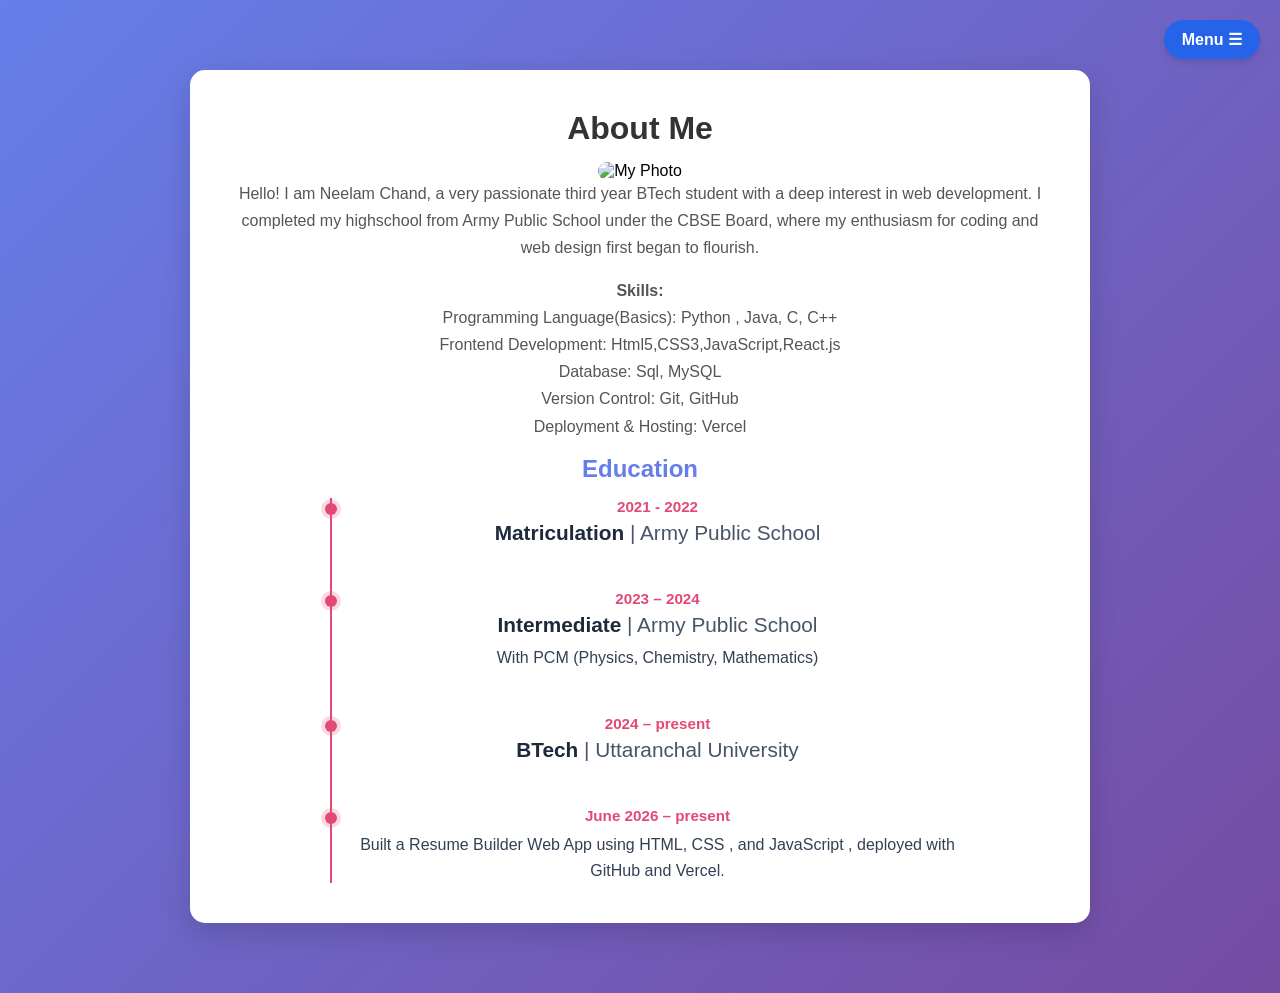
==== about.html @ b0afd833 "Add files via upload" ====
<!DOCTYPE html>
<html lang="en">
<head>
<meta charset="UTF-8">
<meta name="viewport" content="width=device-width, initial-scale=1.0">
<title>About Me</title>
<link rel="stylesheet" href="style.css">
</head>

<body>
<!-- === TOP RIGHT DROPDOWN MENU === -->
  <div class="custom-dropdown" style="position: absolute; top: 20px; right: 20px; z-index: 1000; font-family: sans-serif;">
    <!-- The main action button -->
    <button id="menuBtn" onclick="toggleDropdown(event)" style="background-color: #2563eb; color: white; padding: 10px 18px; border: none; border-radius: 25px; font-weight: 600; cursor: pointer; font-size: 1rem; display: flex; align-items: center; gap: 8px; box-shadow: 0 4px 6px rgba(0,0,0,0.1);">
      Menu ☰
    </button>
    
    <!-- The hidden menu options container -->
    <div id="myDropdown" style="display: none; position: absolute; right: 0; top: 45px; background-color: white; min-width: 180px; box-shadow: 0px 8px 16px rgba(0,0,0,0.15); border-radius: 8px; overflow: hidden; border: 1px solid #e2e8f0;">
      <a href="resume.pdf" download style="color: #334155; padding: 12px 16px; text-decoration: none; display: block; font-size: 0.95rem; font-weight: 500; transition: background 0.2s;" onmouseover="this.style.backgroundColor='#f1f5f9'" onmouseout="this.style.backgroundColor='transparent'">Download Resume</a>
      <a href="contact.html" style="color: #334155; padding: 12px 16px; text-decoration: none; display: block; font-size: 0.95rem; font-weight: 500; transition: background 0.2s;" onmouseover="this.style.backgroundColor='#f1f5f9'" onmouseout="this.style.backgroundColor='transparent'">Contact Me</a>
      <a href="index.html" style="color: #334155; padding: 12px 16px; text-decoration: none; display: block; font-size: 0.95rem; font-weight: 500; border-top: 1px solid #e2e8f0; transition: background 0.2s;" onmouseover="this.style.backgroundColor='#f1f5f9'" onmouseout="this.style.backgroundColor='transparent'">Back Home</a>
    </div>
  </div>
<div class="container">
<h1>About Me</h1>

<!-- PROFILE IMAGE -->
<img src="images/about.jpg.jpg" alt="My Photo" class="about-img">

<p>
Hello! I am Neelam Chand, a very passionate third year BTech student with a deep interest in web development.
I completed my highschool from Army Public School under the CBSE Board, where my enthusiasm for coding and web 
design first began to flourish.
</p>

<p>
<b> Skills: </b><br>
Programming Language(Basics): Python , Java, C, C++
<br>
Frontend Development: Html5,CSS3,JavaScript,React.js
<br>
Database: Sql, MySQL<br>
Version Control: Git, GitHub <br>
Deployment & Hosting: Vercel <br>
</p>
<section>
<h2> Education</h2>
<div id="education" class="timeline-container active">
  
  <div class="timeline-item">
    <div class="timeline-dot"></div>
    <div class="timeline-content">
      <div class="timeline-date">2021 - 2022</div>
      <h3 class="timeline-title">Matriculation <span class="timeline-org">| Army Public School</span></h3>
    </div>
  </div>

  <div class="timeline-item">
    <div class="timeline-dot"></div>
    <div class="timeline-content">
      <div class="timeline-date">2023 – 2024</div>
      <h3 class="timeline-title">Intermediate <span class="timeline-org">| Army Public School</span></h3>
      <p class="timeline-text">
        With PCM (Physics, Chemistry, Mathematics)
      </p>
    </div>
  </div>

  <div class="timeline-item">
    <div class="timeline-dot"></div>
    <div class="timeline-content">
      <div class="timeline-date">2024 – present</div>
      <h3 class="timeline-title">BTech <span class="timeline-org">| Uttaranchal University</span></h3>
      <p class="timeline-text">
        
      </p>
    </div>
  </div>

      <div class="timeline-item">
        <div class="timeline-dot"></div>
        <div class="timeline-content">
          <div class="timeline-date">June 2026 – present</div>
          <h3 class="timeline-title"> <span class="timeline-org"></span></h3>
          <p class="timeline-text">
            Built a Resume Builder Web App using HTML, CSS , and JavaScript , deployed with GitHub and Vercel.
          </p>
        </div>
      </div>

    </div>
</div>
</section>
<br><br>
<script>
  // Simplified Dropdown Toggle
  function toggleDropdown(event) {
    event.stopPropagation(); // Stops page click events from firing simultaneously
    const dropdown = document.getElementById("myDropdown");
    
    if (dropdown.style.display === "none" || dropdown.style.display === "") {
      dropdown.style.display = "block";
    } else {
      dropdown.style.display = "none";
    }
  }

  // Closes the menu frame instantly if you click anywhere else on the browser page
  document.addEventListener("click", function(event) {
    const dropdown = document.getElementById("myDropdown");
    const menuBtn = document.getElementById("menuBtn");
    
    if (dropdown && event.target !== menuBtn) {
      dropdown.style.display = "none";
    }
  });

  // Timeline Switcher Script
  function switchTl(event, index) {
    const eduBtn = document.getElementById('eduBtn');
    const expBtn = document.getElementById('expBtn');
    const track = document.getElementById('tlTrack');
    
    if (index === 0) {
      eduBtn.style.color = '#e24974';
      eduBtn.style.borderBottom = '3px solid #e24974';
      expBtn.style.color = '#94a3b8';
      expBtn.style.borderBottom = '3px solid transparent';
      track.style.transform = 'translateX(0%)';
    } else {
      expBtn.style.color = '#e24974';
      expBtn.style.borderBottom = '3px solid #e24974';
      eduBtn.style.color = '#94a3b8';
      eduBtn.style.borderBottom = '3px solid transparent';
      track.style.transform = 'translateX(-50%)';
    }
  }
</script>

</body>
</html>
---- style.css ----
*{
    margin:0;
    padding:0;
    box-sizing:border-box;
    font-family:'Segoe UI',sans-serif;
}

body{
    min-height:100vh;
    display:flex;
    justify-content:center;
    align-items:center;
    background:linear-gradient(
        135deg,
        #667eea,
        #764ba2
    );
    padding:20px;
}

.container{
    background:white;
    width:90%;
    max-width:900px;
    margin: 50px auto;
    padding:40px;
    border-radius:15px;
    text-align:center;
    box-shadow:0 10px 30px rgba(0,0,0,0.15);
}

.profile-img{
    width:180px;
    height:180px;
    object-fit:cover;
    border-radius:50%;
    border:5px solid #667eea;
    margin-bottom:20px;
}

h1{
    color:#333;
    margin-bottom:15px;
}

h2{
    color:#667eea;
    margin:15px 0;
}

p{
    color:#555;
    line-height:1.7;
    margin-bottom:15px;
}

.btn{
    display:inline-block;
    margin:10px;
    padding:12px 25px;
    background:#667eea;
    color:white;
    text-decoration:none;
    border-radius:30px;
    transition:0.3s;
}

.btn:hover{
    background:#5563d8;
    transform:translateY(-3px);
}

.project-card{
    background:#fafafa;
    border-radius:15px;
    padding:20px;
    margin-top:20px;
    transition:0.3s;
}

.project-card:hover{
    transform:scale(1.02);
}

.project-img{
    width:100%;
    max-width:600px;
    border-radius:12px;
    margin-bottom:20px;
    box-shadow:0 5px 15px rgba(0,0,0,0.1);
}

.skill{
    margin:20px 0;
    text-align:left;
}

.skill span{
    font-weight:600;
}

.about-img {
    width: 200px;
    height: auto;
    border-radius: 10px;
}
.project-page {
    background: white;
    width:80%;
    max-width: 700px;
    padding: 20px;
    border-radius:12px;
    font-family: Arial;
}

    /* Timeline Section Setup */
    .timeline-section {
      position: relative;
      font-family: 'Segoe UI', Tahoma, Geneva, Verdana, sans-serif;
      background: linear-gradient(135deg, #ffeef2 0%, #e6f7f4 100%);
      padding: 60px 20px;
      overflow: hidden;
    }

    /* Decorative Background Blobs */
    .blob {
      position: absolute;
      border-radius: 50%;
      filter: blur(50px);
      z-index: 0;
      opacity: 0.5;
    }
    .blob-1 {
      width: 140px;
      height: 140px;
      background-color: #b19ffb;
      top: 10%;
      left: 5%;
    }
    .blob-2 {
      width: 160px;
      height: 160px;
      background-color: #ff9ebb;
      bottom: 15%;
      right: 5%;
    }

    /* Timeline Inner Container */
    .timeline-container {
      position: relative;
      max-width: 650px;
      margin: 0 auto;
      padding-left: 35px; 
      z-index: 1;
    }

    /* The Vertical Line */
    .timeline-container::before {
      content: '';
      position: absolute;
      top: 0;
      bottom: 0;
      left: 15px;
      width: 2px;
      background-color: #e24974; 
    }

    /* Timeline Entry Block */
    .timeline-item {
      position: relative;
      margin-bottom: 45px;
    }
    .timeline-item:last-child {
      margin-bottom: 0;
    }

    /* Timeline Node Dots */
    .timeline-dot {
      position: absolute;
      left: -25px; 
      top: 5px;
      width: 12px;
      height: 12px;
      border-radius: 50%;
      background-color: #e24974;
      box-shadow: 0 0 0 4px rgba(226, 73, 116, 0.2);
    }

    /* Text Formatting */
    .timeline-date {
      color: #e24974;
      font-size: 0.95rem;
      font-weight: 600;
      margin-bottom: 6px;
    }

    .timeline-title {
      color: #1e293b;
      font-size: 1.3rem;
      font-weight: 700;
      margin: 0 0 8px 0;
    }

    .timeline-org {
      color: #475569;
      font-weight: 500;
    }

    .timeline-text {
      color: #334155;
      font-size: 1rem;
      line-height: 1.6;
      margin: 0;
    }

@media(max-width:768px){

    .container{
        padding:20px;
    }

    .profile-img{
        width:140px;
        height:140px;
    }

    h1{
        font-size:28px;
    }

    .btn{
        display:block;
        width:100%;
        margin:10px 0;
    }
}
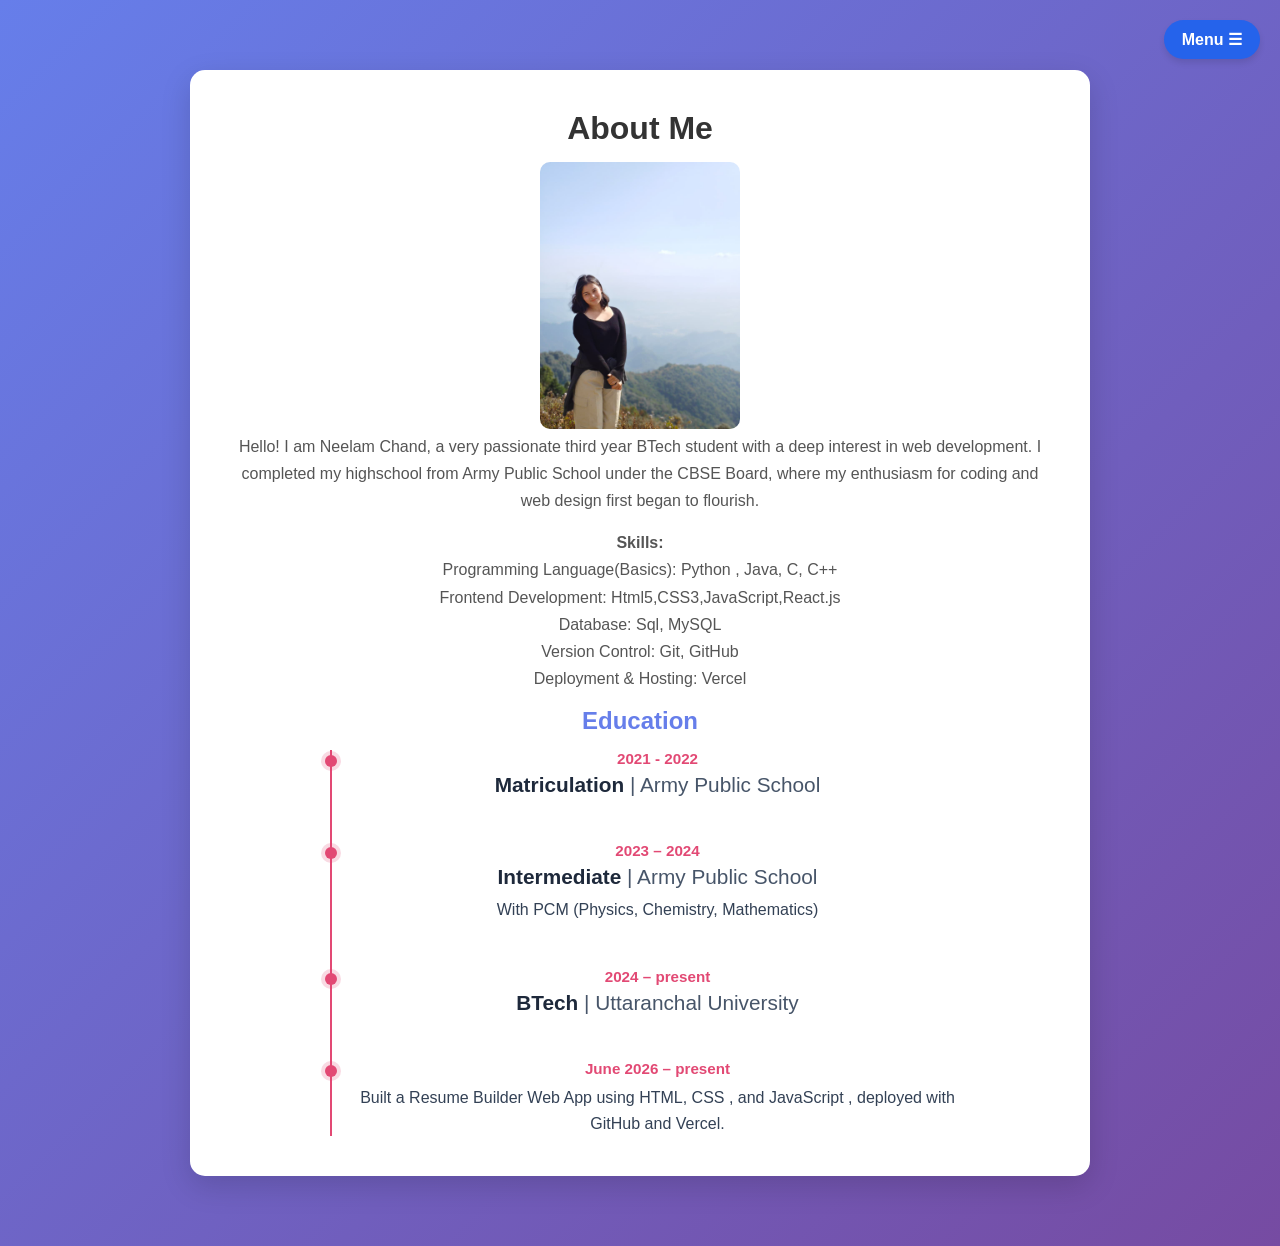
==== commit a22c01a6: "Update about.html" ====
--- a/about.html
+++ b/about.html
@@ -26,7 +26,7 @@
 <h1>About Me</h1>
 
 <!-- PROFILE IMAGE -->
-<img src="images/about.jpg.jpg" alt="My Photo" class="about-img">
+<img src="about.jpg" alt="My Photo" class="about-img">
 
 <p>
 Hello! I am Neelam Chand, a very passionate third year BTech student with a deep interest in web development.
@@ -139,4 +139,4 @@
 </script>
 
 </body>
-</html>+</html>
